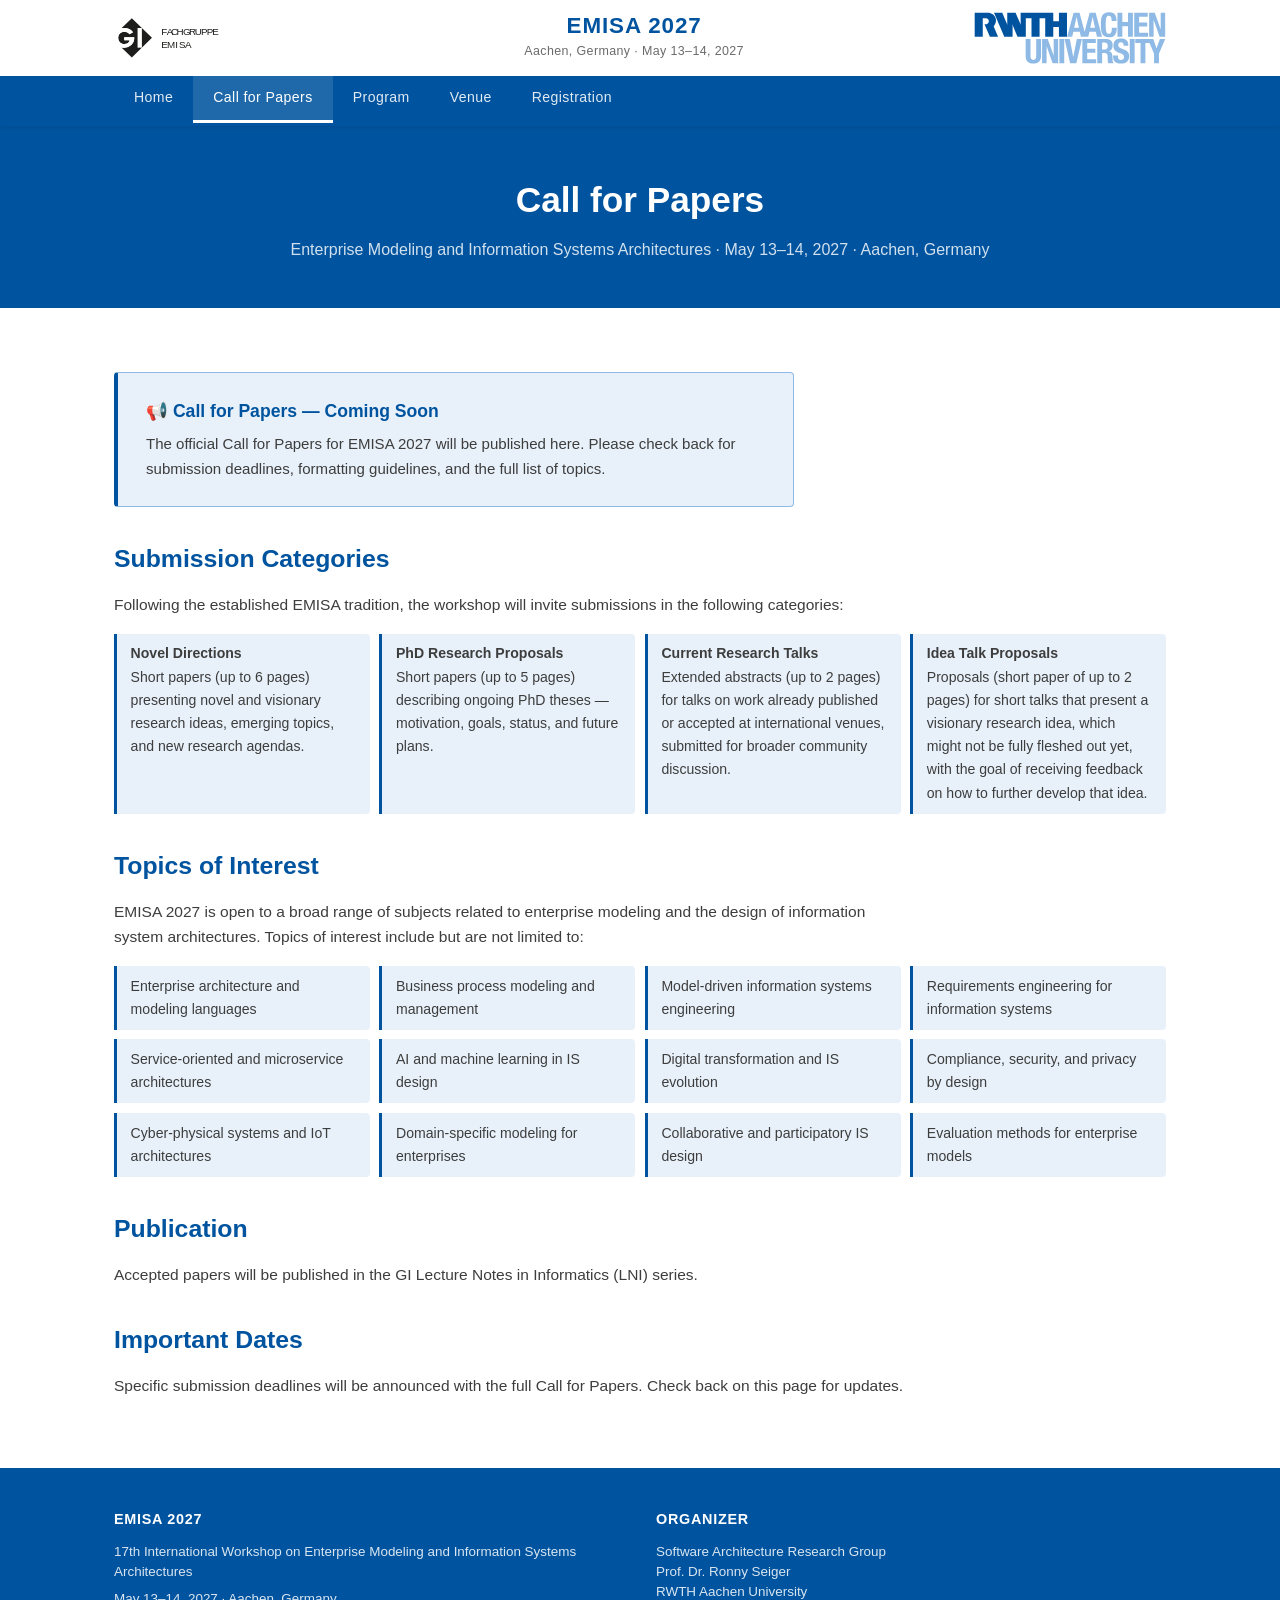
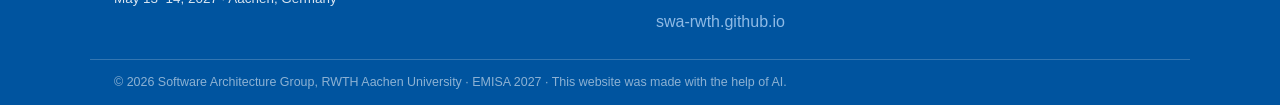
==== cfp.html @ 644d2b20 "Initial website version" ====
<!DOCTYPE html>
<html lang="en">
<head>
  <meta charset="UTF-8" />
  <meta name="viewport" content="width=device-width, initial-scale=1.0" />
  <title>Call for Papers – EMISA 2027</title>
  <link rel="stylesheet" href="style.css" />
</head>
<body>

  <!-- ── HEADER ── -->
  <header class="site-header">
    <div class="header-inner">

      <a href="https://fg-emisa.gi.de/" target="_blank" class="logo-left" title="GI EMISA Fachgruppe">
        <img
          src="logos/emisa-fachgruppe.svg"
          alt="GI EMISA Fachgruppe – Design Methods for Information Systems"
          class="logo-img logo-img--emisa"
        />
      </a>

      <div class="header-title">
        <a href="index.html" class="site-name">EMISA 2027</a>
        <span class="site-subtitle">Aachen, Germany · May 13–14, 2027</span>
      </div>

      <a href="https://www.rwth-aachen.de" target="_blank" class="logo-right" title="RWTH Aachen University">
        <img
          src="logos/rwth-aachen.svg"
          alt="RWTH Aachen University"
          class="logo-img logo-img--rwth"
        />
      </a>

    </div>
    <nav class="main-nav" aria-label="Main navigation">
      <ul>
        <li><a href="index.html">Home</a></li>
        <li><a href="cfp.html" class="active">Call for Papers</a></li>
        <li><a href="program.html">Program</a></li>
        <li><a href="venue.html">Venue</a></li>
        <li><a href="registration.html">Registration</a></li>
      </ul>
    </nav>
  </header>

  <!-- ── PAGE HERO ── -->
  <div class="page-hero">
    <h1>Call for Papers</h1>
    <p>Enterprise Modeling and Information Systems Architectures · May 13–14, 2027 · Aachen, Germany</p>
  </div>

  <!-- ── CONTENT ── -->
  <div class="page-content">

    <div class="coming-soon">
      <h3>📢 Call for Papers — Coming Soon</h3>
      <p>
        The official Call for Papers for EMISA 2027 will be published here. Please check back for
        submission deadlines, formatting guidelines, and the full list of topics.
      </p>
    </div>

    <h2>Submission Categories</h2>
    <p>
      Following the established EMISA tradition, the workshop will invite submissions in
      the following categories:
    </p>

    <div class="topics-grid" style="margin: 1rem 0 1.5rem;">
      <div class="topic-item"><strong>Novel Directions</strong><br>Short papers (up to 6 pages) presenting novel and visionary research ideas, emerging topics, and new research agendas.</div>
      <div class="topic-item"><strong>PhD Research Proposals</strong><br>Short papers (up to 5 pages) describing ongoing PhD theses — motivation, goals, status, and future plans.</div>
      <div class="topic-item"><strong>Current Research Talks</strong><br>Extended abstracts (up to 2 pages) for talks on work already published or accepted at international venues, submitted for broader community discussion.</div>
      <div class="topic-item"><strong>Idea Talk Proposals</strong><br>Proposals (short paper of up to 2 pages) for short talks that present a visionary research idea, which might not be fully fleshed out yet, with the goal of receiving feedback on how to further develop that idea.</div>
    </div>

    <h2>Topics of Interest</h2>
    <p>
      EMISA 2027 is open to a broad range of subjects related to enterprise modeling and the design
      of information system architectures. Topics of interest include but are not limited to:
    </p>

    <div class="topics-grid" style="margin: 1rem 0 1.5rem;">
      <div class="topic-item">Enterprise architecture and modeling languages</div>
      <div class="topic-item">Business process modeling and management</div>
      <div class="topic-item">Model-driven information systems engineering</div>
      <div class="topic-item">Requirements engineering for information systems</div>
      <div class="topic-item">Service-oriented and microservice architectures</div>
      <div class="topic-item">AI and machine learning in IS design</div>
      <div class="topic-item">Digital transformation and IS evolution</div>
      <div class="topic-item">Compliance, security, and privacy by design</div>
      <div class="topic-item">Cyber-physical systems and IoT architectures</div>
      <div class="topic-item">Domain-specific modeling for enterprises</div>
      <div class="topic-item">Collaborative and participatory IS design</div>
      <div class="topic-item">Evaluation methods for enterprise models</div>
    </div>

    <h2>Publication</h2>
    <p>
      Accepted papers will be published in the GI Lecture Notes in Informatics (LNI) series.
    </p>

    <h2>Important Dates</h2>
    <p>Specific submission deadlines will be announced with the full Call for Papers. Check back on this page for updates.</p>

  </div>

  <!-- ── FOOTER ── -->
  <footer class="site-footer">
    <div class="footer-inner">
      <div class="footer-col">
        <strong>EMISA 2027</strong>
        <p>17th International Workshop on Enterprise Modeling and Information Systems Architectures</p>
        <p>May 13–14, 2027 · Aachen, Germany</p>
      </div>
      <div class="footer-col">
        <strong>Organizer</strong>
        <p>Software Architecture Research Group<br>Prof. Dr. Ronny Seiger<br>RWTH Aachen University</p>
        <a href="https://swa-rwth.github.io/" target="_blank">swa-rwth.github.io</a>
      </div>
    </div>
    <div class="footer-bottom">
      <p>© 2026 Software Architecture Group, RWTH Aachen University · EMISA 2027 · This website was made with the help of AI. </p>
    </div>
  </footer>

</body>
</html>
---- style.css ----
/* ══════════════════════════════════════════════
   EMISA 2027 – Stylesheet
   RWTH Aachen Corporate Design
   Primary Blue: #00549F | Secondary: #407FB7
   Font: system stack with RWTH feel
   ══════════════════════════════════════════════ */

/* ── Reset & Base ── */
*, *::before, *::after { box-sizing: border-box; margin: 0; padding: 0; }

:root {
  --blue:       #00549F;
  --blue-75:    #407FB7;
  --blue-50:    #8EBAE5;
  --blue-10:    #E8F1FA;
  --black:      #1A1A1A;
  --gray-dark:  #3D3D3D;
  --gray-mid:   #6B6B6B;
  --gray-light: #F4F7FB;
  --border:     #D8E4F0;
  --white:      #ffffff;
  --font:       'Segoe UI', Arial, 'Helvetica Neue', Helvetica, sans-serif;
  --max-w:      1100px;
  --radius:     4px;
  --shadow:     0 2px 8px rgba(0,84,159,0.10);
}

html {
  font-size: 16px;
  scroll-behavior: smooth;
}

body {
  font-family: var(--font);
  color: var(--black);
  background: var(--white);
  line-height: 1.65;
  margin: 0;
  padding: 0;
}

a { color: var(--blue); text-decoration: none; }
a:hover { text-decoration: underline; }

img { max-width: 100%; height: auto; display: block; }

/* ── Header ── */
.site-header {
  background: var(--white);
  border-bottom: 3px solid var(--blue);
  position: sticky;
  top: 0;
  z-index: 100;
  box-shadow: 0 2px 6px rgba(0,0,0,0.08);
}

.header-inner {
  max-width: var(--max-w);
  margin: 0 auto;
  padding: 0.75rem 1.5rem;
  display: flex;
  align-items: center;
  gap: 1rem;
}

.logo-left, .logo-right {
  flex-shrink: 0;
  display: flex;
  align-items: center;
}
.logo-right { margin-left: auto; }

/* Logo <img> sizing — adjust max-height to taste once real files are in place */
.logo-img {
  display: block;
  width: auto;
  object-fit: contain;
}
.logo-img--emisa {
  height: 52px;   /* GI EMISA Fachgruppe logo */
  max-width: 180px;
}
.logo-img--rwth {
  height: 52px;   /* RWTH Aachen logo */
  max-width: 200px;
}

.header-title {
  flex: 1;
  text-align: center;
}

.site-name {
  display: block;
  font-size: 1.4rem;
  font-weight: 700;
  color: var(--blue);
  letter-spacing: 0.04em;
  text-decoration: none;
  line-height: 1.1;
}
.site-name:hover { text-decoration: none; color: var(--blue-75); }

.site-subtitle {
  display: block;
  font-size: 0.78rem;
  color: var(--gray-mid);
  letter-spacing: 0.03em;
  margin-top: 2px;
}

/* ── Nav ── */
.main-nav {
  background: var(--blue);
}

.main-nav ul {
  max-width: var(--max-w);
  margin: 0 auto;
  padding: 0 1.5rem;
  display: flex;
  list-style: none;
  gap: 0;
}

.main-nav ul li a {
  display: block;
  padding: 0.65rem 1.25rem;
  color: rgba(255,255,255,0.88);
  font-size: 0.88rem;
  font-weight: 500;
  letter-spacing: 0.03em;
  border-bottom: 3px solid transparent;
  text-decoration: none;
  transition: background 0.15s, color 0.15s;
}

.main-nav ul li a:hover,
.main-nav ul li a.active {
  background: rgba(255,255,255,0.12);
  color: var(--white);
  border-bottom-color: var(--white);
}

/* ── Hero ── */
.hero { position: relative; }

.hero-image-wrap {
  position: relative;
  height: 480px;
  overflow: hidden;
  /* background-image is set inline on the element in index.html so you can
     easily change just the filename without touching the CSS.
     background-color shows as a fallback while the image loads (or if it fails). */
  background-color: #003470;
  background-size: cover;
  background-position: center 40%;
  background-repeat: no-repeat;
}

/* Hidden <img> kept only for SEO / screen-readers; not rendered visually */
.hero-img-hidden {
  display: none;
}

.hero-overlay {
  position: absolute;
  inset: 0;
  background: linear-gradient(
    to right,
    rgba(0,30,70,0.78) 0%,
    rgba(0,50,110,0.55) 55%,
    rgba(0,30,70,0.20) 100%
  );
}

.hero-text {
  position: absolute;
  inset: 0;
  display: flex;
  align-items: stretch;
}

.hero-text-inner {
  display: flex;
  flex-direction: column;
  justify-content: center;
  width: 100%;
  max-width: var(--max-w);
  margin: 0 auto;
  padding: 2.5rem 1.5rem;
  color: var(--white);
}

.hero-eyebrow {
  font-size: 0.85rem;
  letter-spacing: 0.12em;
  text-transform: uppercase;
  color: var(--blue-50);
  margin-bottom: 0.6rem;
  font-weight: 600;
}

.hero-text h1 {
  font-size: clamp(1.5rem, 3.5vw, 2.4rem);
  font-weight: 700;
  line-height: 1.2;
  margin-bottom: 0.75rem;
  color: var(--white);
  text-shadow: 0 1px 4px rgba(0,0,0,0.4);
}

.hero-location {
  font-size: 1rem;
  color: rgba(255,255,255,0.85);
  margin-bottom: 1.5rem;
  letter-spacing: 0.02em;
}

.hero-cta-row {
  display: flex;
  gap: 0.75rem;
  flex-wrap: wrap;
}

/* ── Buttons ── */
.btn {
  display: inline-block;
  padding: 0.6rem 1.4rem;
  border-radius: var(--radius);
  font-size: 0.9rem;
  font-weight: 600;
  letter-spacing: 0.02em;
  cursor: pointer;
  text-decoration: none;
  transition: background 0.15s, border-color 0.15s, color 0.15s;
}

.btn-primary {
  background: var(--blue);
  color: var(--white);
  border: 2px solid var(--blue);
}
.btn-primary:hover {
  background: #004a8f;
  border-color: #004a8f;
  text-decoration: none;
  color: var(--white);
}

.btn-outline {
  background: transparent;
  color: var(--white);
  border: 2px solid rgba(255,255,255,0.75);
}
.btn-outline:hover {
  background: rgba(255,255,255,0.15);
  border-color: var(--white);
  text-decoration: none;
  color: var(--white);
}

.btn-blue {
  background: var(--blue);
  color: var(--white);
  border: 2px solid var(--blue);
}
.btn-blue:hover {
  background: #004a8f;
  border-color: #004a8f;
  text-decoration: none;
  color: var(--white);
}

/* ── Container ── */
.container {
  width: 100%;
  max-width: var(--max-w);
  margin: 0 auto;
  padding: 0 1.5rem;
  box-sizing: border-box;
}

/* ── Section headings shared ── */
h2 {
  font-size: 1.55rem;
  font-weight: 700;
  color: var(--blue);
  margin-bottom: 1rem;
}

h3 {
  font-size: 1.1rem;
  font-weight: 600;
  color: var(--black);
  margin-bottom: 0.5rem;
}

/* ── Welcome section ── */
.welcome-section {
  padding: 3rem 0 2rem;
  border-bottom: 1px solid var(--border);
}

.welcome-text p {
  max-width: 800px;
  color: var(--gray-dark);
  margin-bottom: 0.9rem;
  font-size: 1.01rem;
}

/* ── Cards ── */
.cards-section {
  display: grid;
  grid-template-columns: repeat(auto-fit, minmax(220px, 1fr));
  gap: 1.25rem;
  padding: 2.5rem 0;
  border-bottom: 1px solid var(--border);
}

.info-card {
  background: var(--white);
  border: 1px solid var(--border);
  border-top: 4px solid var(--blue);
  border-radius: var(--radius);
  padding: 1.4rem 1.3rem;
  box-shadow: var(--shadow);
  transition: box-shadow 0.15s, transform 0.15s;
}
.info-card:hover {
  box-shadow: 0 4px 16px rgba(0,84,159,0.16);
  transform: translateY(-2px);
}

.card-icon { font-size: 1.6rem; margin-bottom: 0.6rem; }
.info-card h3 { color: var(--blue); margin-bottom: 0.3rem; }
.info-card p { font-size: 0.93rem; color: var(--gray-dark); }
.card-sub { color: var(--gray-mid) !important; margin-top: 0.35rem; font-size: 0.85rem !important; }
.card-link {
  display: inline-block;
  margin-top: 0.75rem;
  font-size: 0.85rem;
  font-weight: 600;
  color: var(--blue);
}

/* ── Topics ── */
.topics-section {
  padding: 2.5rem 0;
  border-bottom: 1px solid var(--border);
}

.topics-intro {
  max-width: 780px;
  color: var(--gray-dark);
  margin-bottom: 1.4rem;
}

.topics-grid {
  display: grid;
  grid-template-columns: repeat(auto-fill, minmax(240px, 1fr));
  gap: 0.6rem;
}

.topic-item {
  background: var(--blue-10);
  border-left: 3px solid var(--blue);
  padding: 0.55rem 0.85rem;
  border-radius: 0 var(--radius) var(--radius) 0;
  font-size: 0.88rem;
  color: var(--gray-dark);
}

/* ── About ── */
.about-section {
  padding: 2.5rem 0 3rem;
  display: grid;
  grid-template-columns: 1fr 280px;
  gap: 3rem;
}

.about-text p {
  color: var(--gray-dark);
  margin-bottom: 0.9rem;
  font-size: 0.97rem;
}

.about-links h3 { color: var(--blue); }
.about-links ul {
  list-style: none;
  margin-top: 0.75rem;
}
.about-links li {
  padding: 0.4rem 0;
  border-bottom: 1px solid var(--border);
  font-size: 0.9rem;
}
.about-links li:last-child { border-bottom: none; }

/* ── Page hero (sub-pages) ── */
.page-hero {
  background: var(--blue);
  color: var(--white);
  padding: 2.8rem 1.5rem;
  text-align: center;
}
.page-hero h1 {
  font-size: clamp(1.5rem, 3vw, 2.2rem);
  font-weight: 700;
  color: var(--white);
  margin-bottom: 0.5rem;
}
.page-hero p {
  color: rgba(255,255,255,0.82);
  font-size: 1rem;
}

/* ── Content page layout ── */
.page-content {
  max-width: var(--max-w);
  margin: 0 auto;
  padding: 2.5rem 1.5rem 3.5rem;
}

.page-content h2 {
  margin-top: 2rem;
  margin-bottom: 0.75rem;
}
.page-content h2:first-child { margin-top: 0; }

.page-content p {
  color: var(--gray-dark);
  margin-bottom: 0.9rem;
  font-size: 0.97rem;
  max-width: 800px;
}

/* ── Coming soon box ── */
.coming-soon {
  background: var(--blue-10);
  border: 1px solid var(--blue-50);
  border-left: 4px solid var(--blue);
  border-radius: var(--radius);
  padding: 1.5rem 1.75rem;
  margin: 1.5rem 0;
  max-width: 680px;
}
.coming-soon h3 { color: var(--blue); margin-bottom: 0.4rem; }
.coming-soon p { color: var(--gray-dark); font-size: 0.94rem; margin-bottom: 0.5rem; }
.coming-soon p:last-child { margin-bottom: 0; }

/* ── Program table ── */
.program-day {
  margin-bottom: 2.5rem;
}
.program-day h3 {
  background: var(--blue);
  color: var(--white);
  padding: 0.6rem 1rem;
  border-radius: var(--radius) var(--radius) 0 0;
  font-size: 1rem;
}
.program-table {
  width: 100%;
  border-collapse: collapse;
  font-size: 0.9rem;
}
.program-table tr {
  border-bottom: 1px solid var(--border);
}
.program-table tr:last-child { border-bottom: none; }
.program-table td {
  padding: 0.6rem 1rem;
  vertical-align: top;
  color: var(--gray-dark);
}
.program-table td:first-child {
  width: 110px;
  color: var(--blue);
  font-weight: 600;
  white-space: nowrap;
}
.program-table tr.tbd td { color: var(--gray-mid); font-style: italic; }
.program-table tr:nth-child(even) { background: var(--blue-10); }

/* ── Venue ── */
.venue-grid {
  display: grid;
  grid-template-columns: 1fr 1fr;
  gap: 2rem;
  align-items: start;
  margin: 1.5rem 0;
}
.venue-image-wrap {
  border-radius: var(--radius);
  overflow: hidden;
  box-shadow: var(--shadow);
}
.venue-image-wrap img {
  width: 100%;
  height: 280px;
  object-fit: cover;
}
.venue-details { font-size: 0.93rem; }
.venue-details p { margin-bottom: 0.65rem; color: var(--gray-dark); }
.venue-details strong { color: var(--black); }
.map-link {
  display: inline-block;
  margin-top: 0.75rem;
  padding: 0.5rem 1.1rem;
  background: var(--blue);
  color: var(--white);
  border-radius: var(--radius);
  font-size: 0.88rem;
  font-weight: 600;
  text-decoration: none;
}
.map-link:hover { background: #004a8f; text-decoration: none; color: var(--white); }

/* ── Footer ── */
.site-footer {
  background: var(--blue);
  color: rgba(255,255,255,0.85);
  margin-top: 0;
}

.footer-inner {
  max-width: var(--max-w);
  margin: 0 auto;
  padding: 2.5rem 1.5rem 1.5rem;
  display: grid;
  grid-template-columns: repeat(auto-fit, minmax(220px, 1fr));
  gap: 2rem;
}

.footer-col strong {
  display: block;
  color: var(--white);
  font-size: 0.9rem;
  letter-spacing: 0.05em;
  text-transform: uppercase;
  margin-bottom: 0.6rem;
}
.footer-col p {
  font-size: 0.84rem;
  line-height: 1.5;
  margin-bottom: 0.4rem;
}
.footer-col a { color: var(--blue-50); }
.footer-col a:hover { color: var(--white); }

.footer-bottom {
  border-top: 1px solid rgba(255,255,255,0.2);
  max-width: var(--max-w);
  margin: 0 auto;
  padding: 0.75rem 1.5rem;
  font-size: 0.78rem;
  color: rgba(255,255,255,0.55);
  display: flex;
  flex-direction: column;
  gap: 0.2rem;
}
.footer-bottom a { color: rgba(255,255,255,0.6); }
.footer-bottom a:hover { color: var(--white); }

/* ── Responsive ── */
@media (max-width: 768px) {
  .header-inner {
    flex-wrap: wrap;
    gap: 0.5rem;
  }
  .logo-right { margin-left: 0; }
  .header-title { order: 3; flex: 100%; text-align: center; }

  .hero-image-wrap { height: 360px; }
  .hero-text { padding: 1.5rem; }

  .about-section { grid-template-columns: 1fr; gap: 1.5rem; }
  .venue-grid { grid-template-columns: 1fr; }

  .main-nav ul { flex-wrap: wrap; }
  .main-nav ul li a { padding: 0.5rem 0.85rem; font-size: 0.82rem; }
}
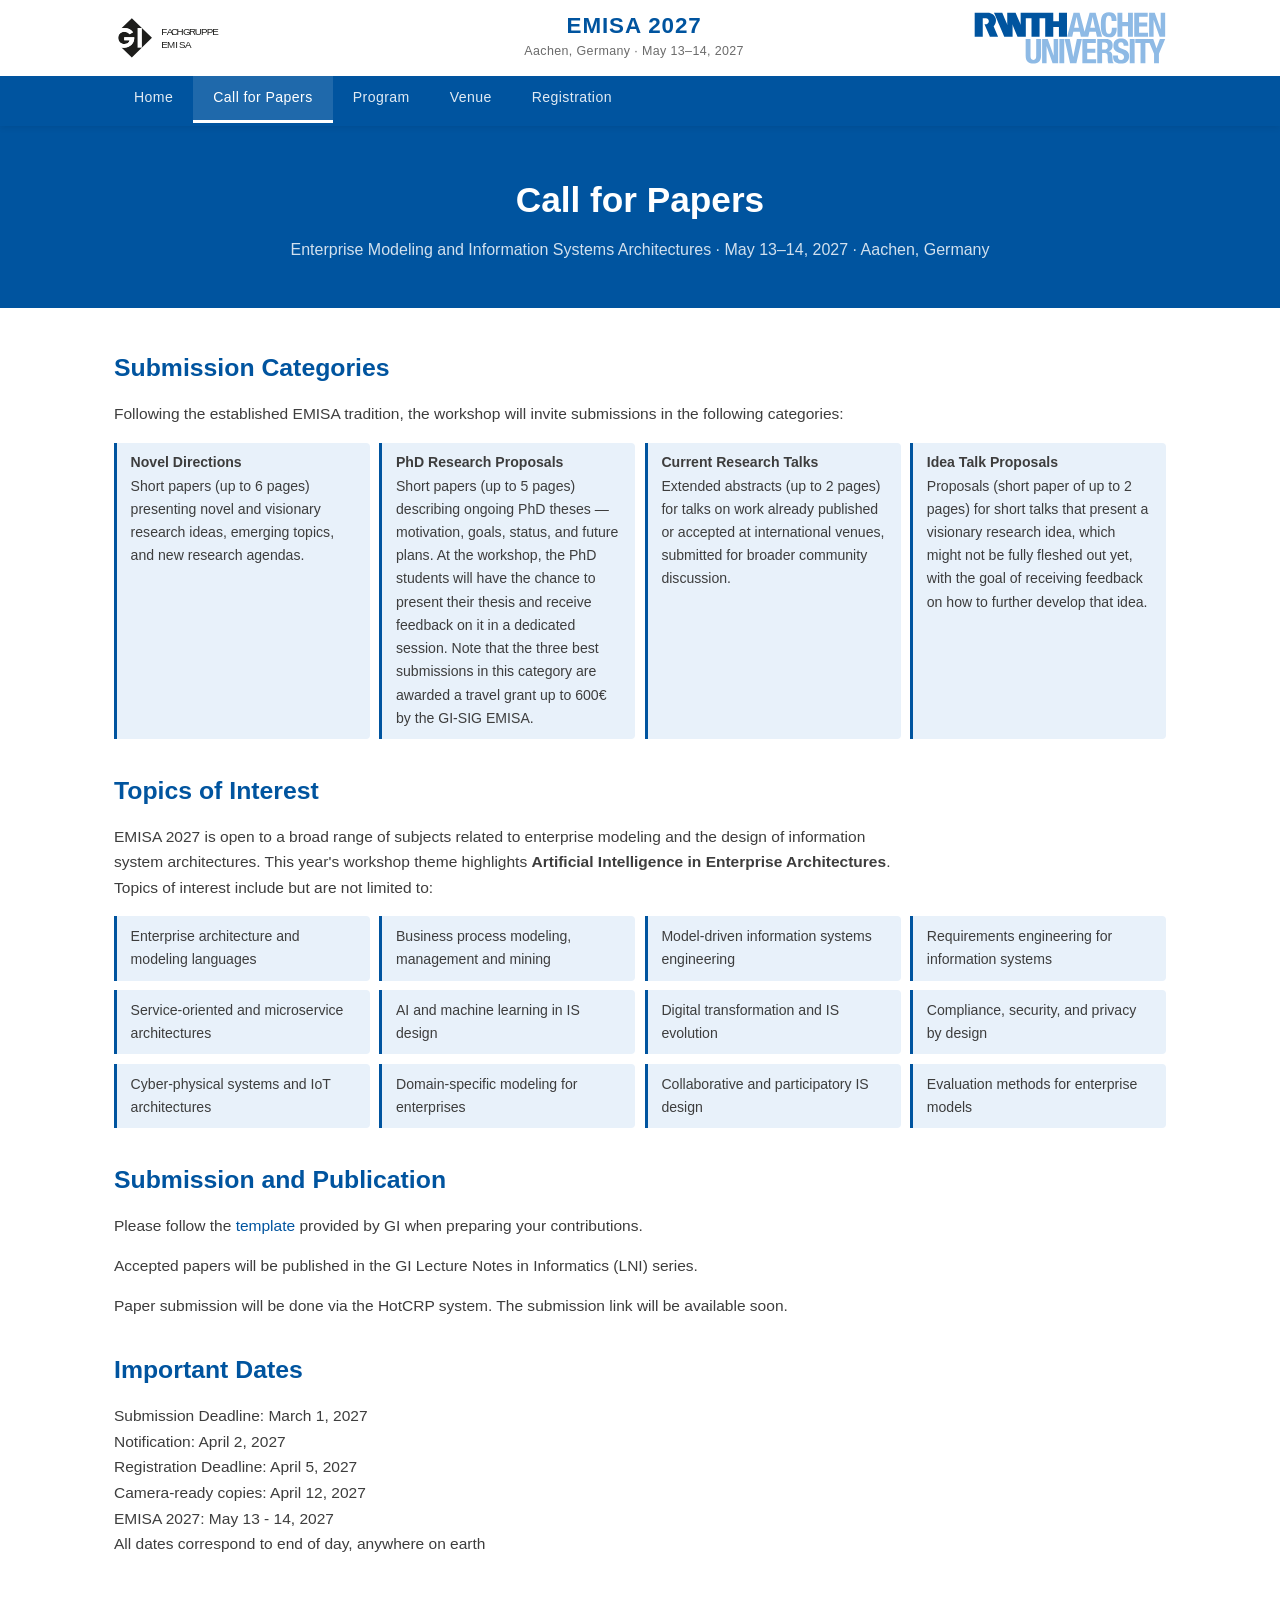
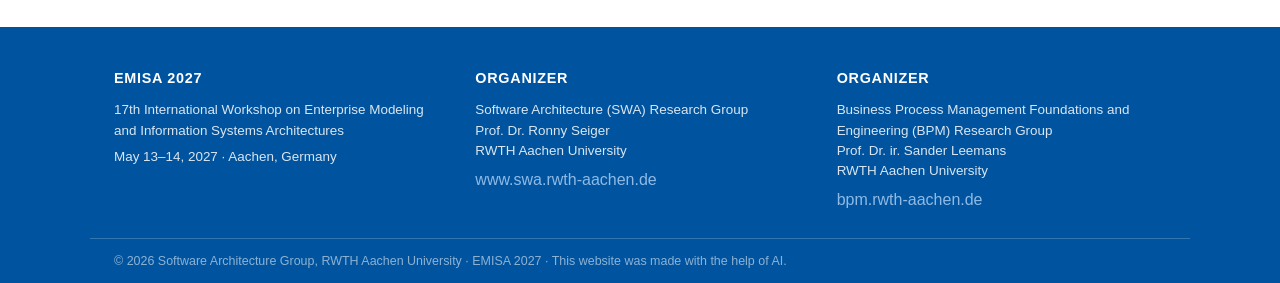
==== commit a32b5d88: "Some updates" ====
--- a/cfp.html
+++ b/cfp.html
@@ -54,14 +54,6 @@
   <!-- ── CONTENT ── -->
   <div class="page-content">
 
-    <div class="coming-soon">
-      <h3>📢 Call for Papers — Coming Soon</h3>
-      <p>
-        The official Call for Papers for EMISA 2027 will be published here. Please check back for
-        submission deadlines, formatting guidelines, and the full list of topics.
-      </p>
-    </div>
-
     <h2>Submission Categories</h2>
     <p>
       Following the established EMISA tradition, the workshop will invite submissions in
@@ -70,7 +62,7 @@
 
     <div class="topics-grid" style="margin: 1rem 0 1.5rem;">
       <div class="topic-item"><strong>Novel Directions</strong><br>Short papers (up to 6 pages) presenting novel and visionary research ideas, emerging topics, and new research agendas.</div>
-      <div class="topic-item"><strong>PhD Research Proposals</strong><br>Short papers (up to 5 pages) describing ongoing PhD theses — motivation, goals, status, and future plans.</div>
+      <div class="topic-item"><strong>PhD Research Proposals</strong><br>Short papers (up to 5 pages) describing ongoing PhD theses — motivation, goals, status, and future plans. At the workshop, the PhD students will have the chance to present their thesis and receive feedback on it in a dedicated session. Note that the three best submissions in this category are awarded a travel grant up to 600€ by the GI-SIG EMISA.</div>
       <div class="topic-item"><strong>Current Research Talks</strong><br>Extended abstracts (up to 2 pages) for talks on work already published or accepted at international venues, submitted for broader community discussion.</div>
       <div class="topic-item"><strong>Idea Talk Proposals</strong><br>Proposals (short paper of up to 2 pages) for short talks that present a visionary research idea, which might not be fully fleshed out yet, with the goal of receiving feedback on how to further develop that idea.</div>
     </div>
@@ -78,12 +70,13 @@
     <h2>Topics of Interest</h2>
     <p>
       EMISA 2027 is open to a broad range of subjects related to enterprise modeling and the design
-      of information system architectures. Topics of interest include but are not limited to:
+      of information system architectures. This year's workshop theme highlights <strong>Artificial Intelligence in Enterprise Architectures</strong>.
+      <br>Topics of interest include but are not limited to:
     </p>
 
     <div class="topics-grid" style="margin: 1rem 0 1.5rem;">
       <div class="topic-item">Enterprise architecture and modeling languages</div>
-      <div class="topic-item">Business process modeling and management</div>
+      <div class="topic-item">Business process modeling, management and mining</div>
       <div class="topic-item">Model-driven information systems engineering</div>
       <div class="topic-item">Requirements engineering for information systems</div>
       <div class="topic-item">Service-oriented and microservice architectures</div>
@@ -96,14 +89,24 @@
       <div class="topic-item">Evaluation methods for enterprise models</div>
     </div>
 
-    <h2>Publication</h2>
+    <h2>Submission and Publication</h2>
+    <p>Please follow the <a href="https://www.ctan.org/pkg/lni" target="_blank">template</a> provided by GI when preparing your contributions.</p>
     <p>
       Accepted papers will be published in the GI Lecture Notes in Informatics (LNI) series.
     </p>
+    <p>
+      Paper submission will be done via the HotCRP system. The submission link will be available soon.
+    </p>
 
     <h2>Important Dates</h2>
-    <p>Specific submission deadlines will be announced with the full Call for Papers. Check back on this page for updates.</p>
-
+    <p>
+      Submission Deadline: March 1, 2027 <br>
+      Notification: April 2, 2027 <br>
+      Registration Deadline: April 5, 2027 <br>
+      Camera-ready copies: April 12, 2027 <br>
+      EMISA 2027: May 13 - 14, 2027 <br>
+      All dates correspond to end of day, anywhere on earth
+    </p>
   </div>
 
   <!-- ── FOOTER ── -->
@@ -116,12 +119,21 @@
       </div>
       <div class="footer-col">
         <strong>Organizer</strong>
-        <p>Software Architecture Research Group<br>Prof. Dr. Ronny Seiger<br>RWTH Aachen University</p>
-        <a href="https://swa-rwth.github.io/" target="_blank">swa-rwth.github.io</a>
+        <p>Software Architecture (SWA) Research Group<br>
+        Prof.&nbsp;Dr.&nbsp;Ronny Seiger<br>
+        RWTH Aachen University</p>
+        <a href="https://www.swa.rwth-aachen.de/" target="_blank">www.swa.rwth-aachen.de</a>
+      </div>
+      <div class="footer-col">
+        <strong>Organizer</strong>
+        <p>Business Process Management Foundations and Engineering (BPM) Research Group<br>
+        Prof.&nbsp;Dr. ir. Sander Leemans<br>
+        RWTH Aachen University</p>
+        <a href="https://bpm.rwth-aachen.de/" target="_blank">bpm.rwth-aachen.de</a>
       </div>
     </div>
     <div class="footer-bottom">
-      <p>© 2026 Software Architecture Group, RWTH Aachen University · EMISA 2027 · This website was made with the help of AI. </p>
+      <p>© 2026 Software Architecture Group, RWTH Aachen University · EMISA 2027 · This website was made with the help of AI.</p>
     </div>
   </footer>
 
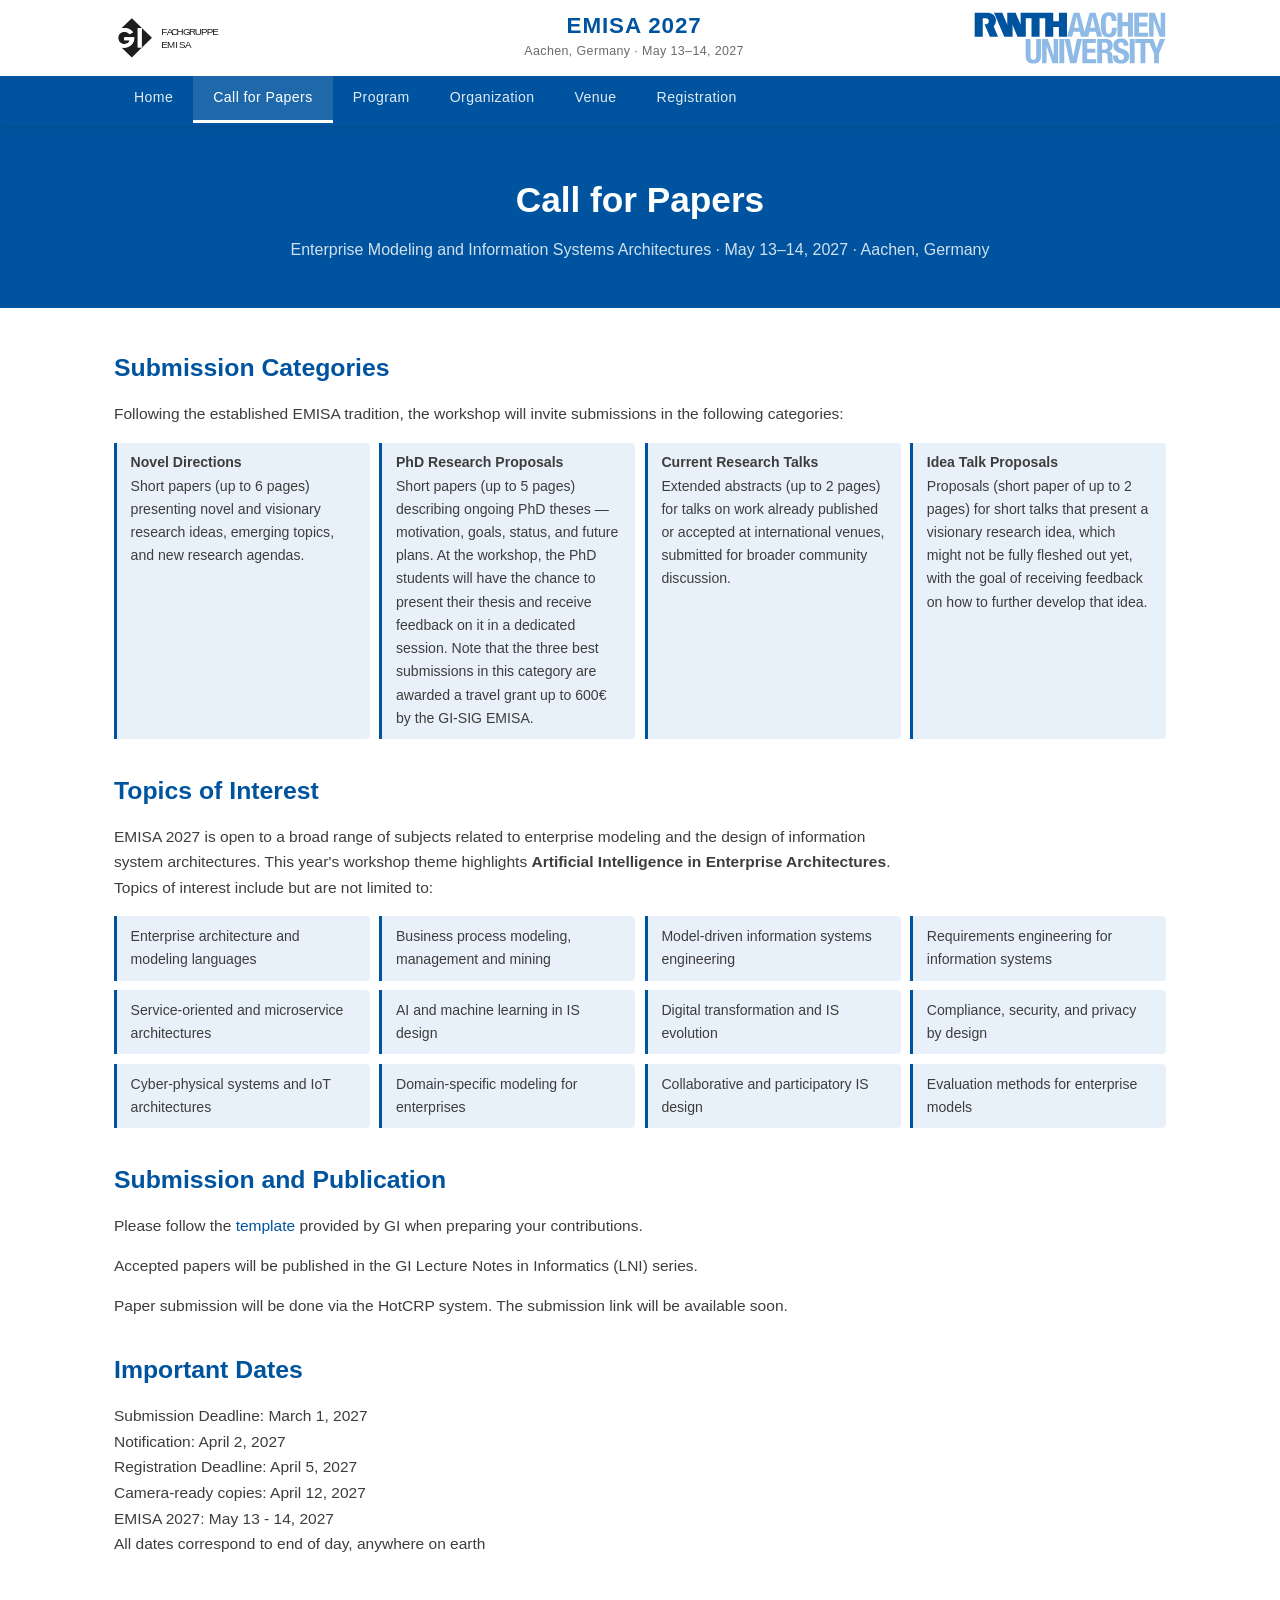
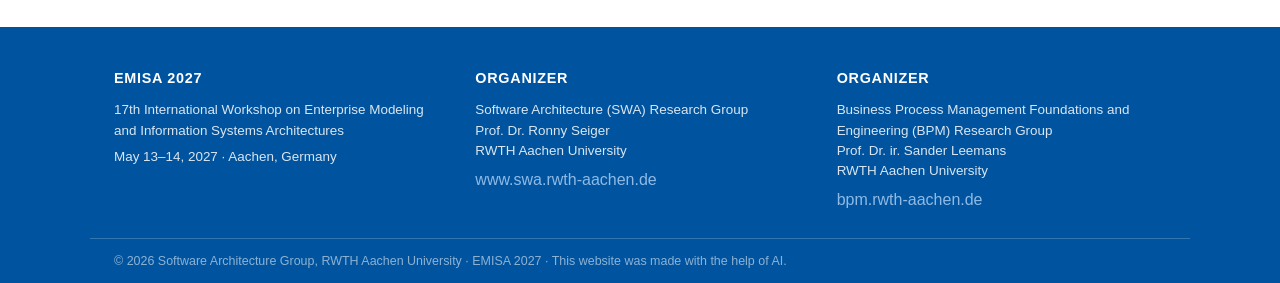
==== commit 6df74eab: "Some more updates" ====
--- a/cfp.html
+++ b/cfp.html
@@ -39,6 +39,7 @@
         <li><a href="index.html">Home</a></li>
         <li><a href="cfp.html" class="active">Call for Papers</a></li>
         <li><a href="program.html">Program</a></li>
+        <li><a href="organization.html">Organization</a></li>
         <li><a href="venue.html">Venue</a></li>
         <li><a href="registration.html">Registration</a></li>
       </ul>
--- a/style.css
+++ b/style.css
@@ -580,4 +580,18 @@
 
   .main-nav ul { flex-wrap: wrap; }
   .main-nav ul li a { padding: 0.5rem 0.85rem; font-size: 0.82rem; }
-}+}
+
+/* ── Hotel & people lists ── */
+.hotel-list, .people-list {
+  list-style: none;
+  margin-top: 1rem;
+}
+.hotel-list li, .people-list li {
+  padding: 0.45rem 0;
+  border-bottom: 1px solid var(--border);
+  font-size: 0.93rem;
+  color: var(--gray-dark);
+}
+.hotel-list li:last-child, .people-list li:last-child { border-bottom: none; }
+.hotel-list strong, .people-list strong { color: var(--black); }
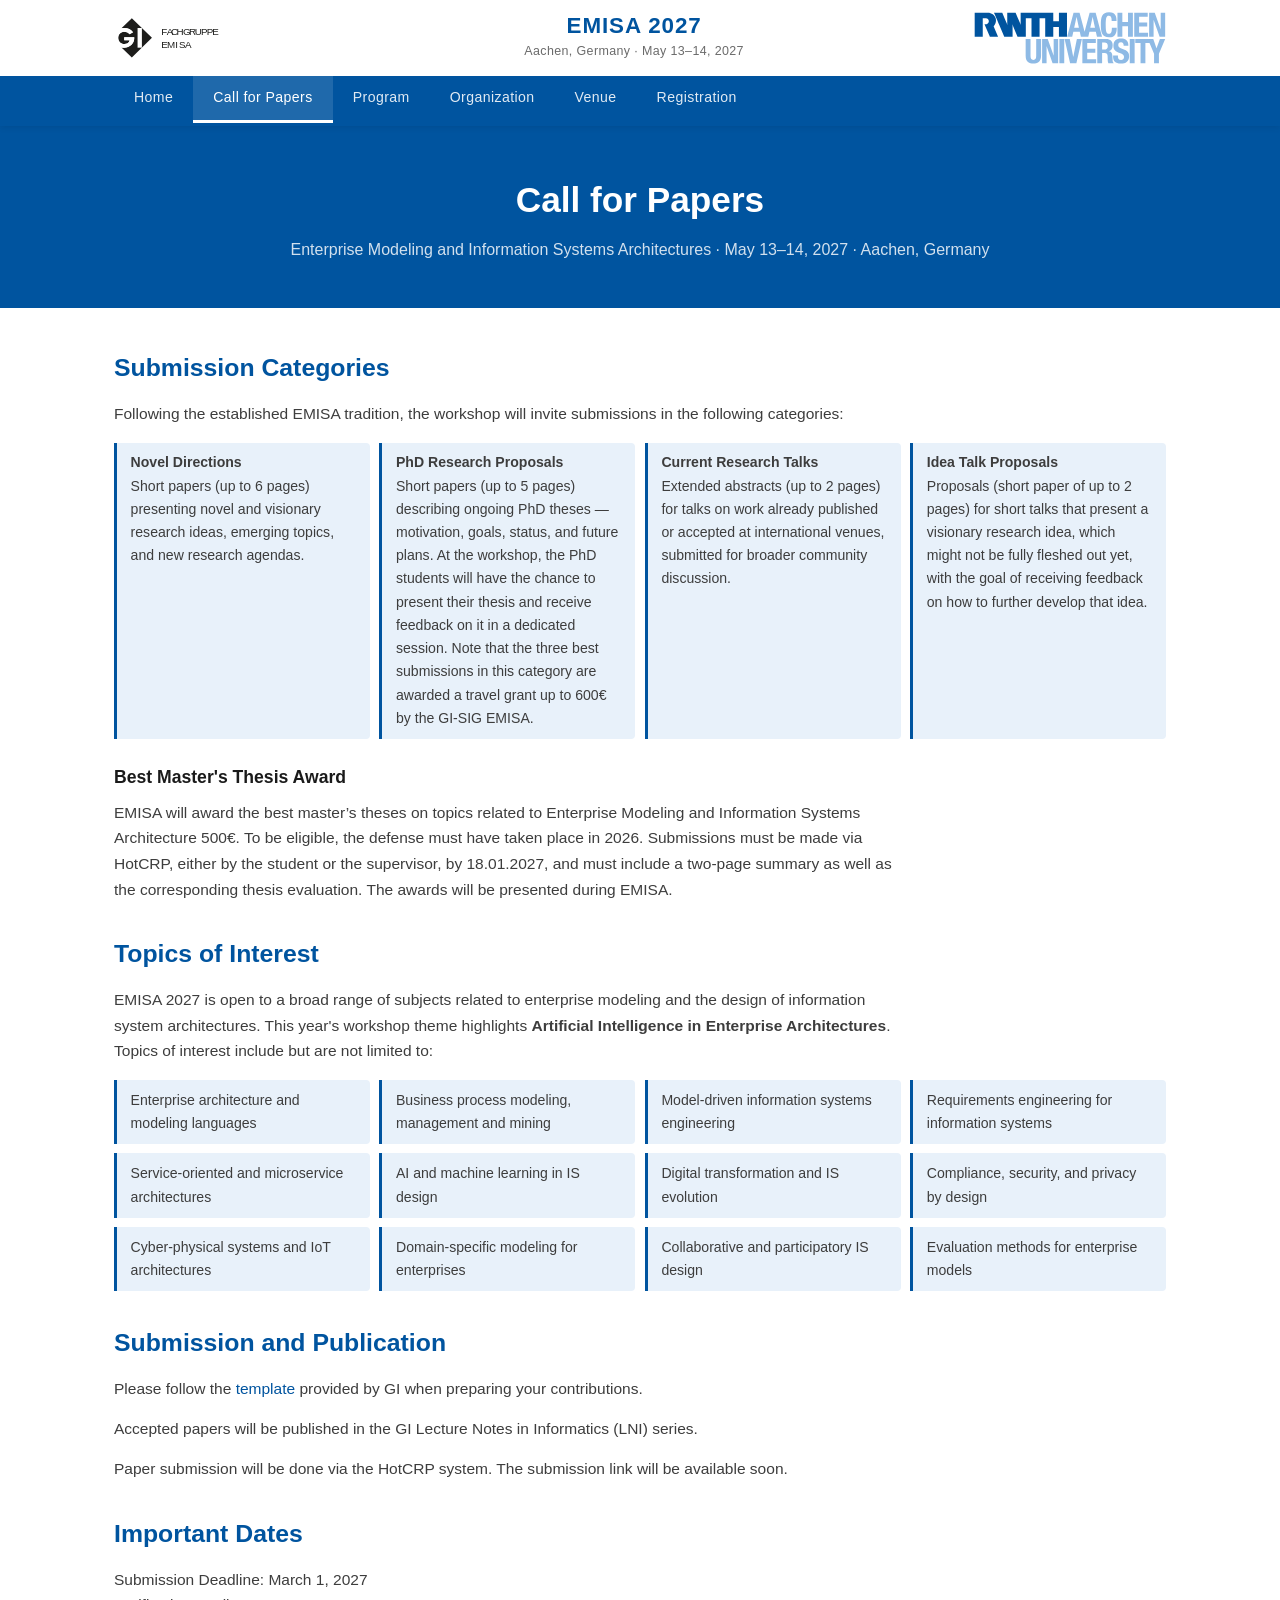
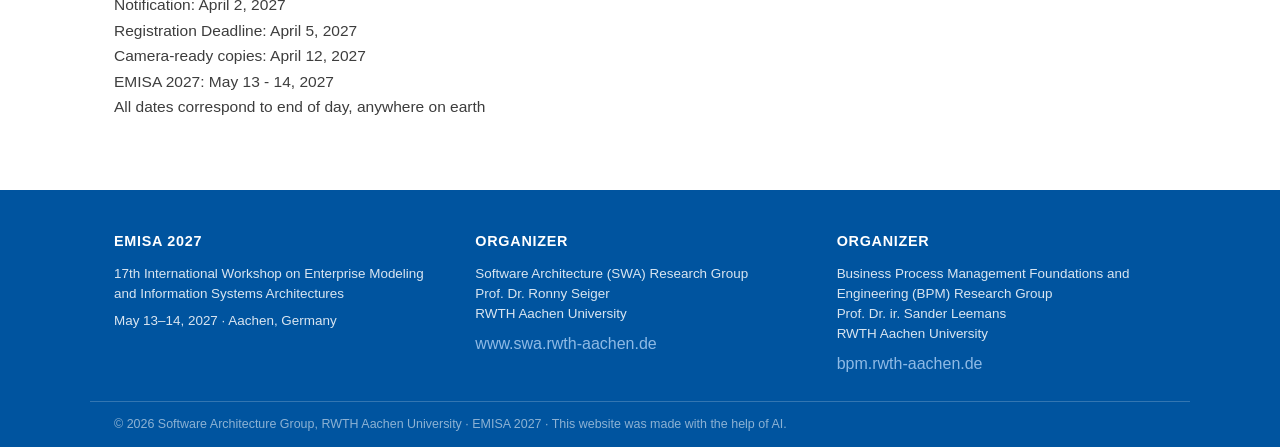
==== commit 2bd0183e: "Thesis award" ====
--- a/cfp.html
+++ b/cfp.html
@@ -67,6 +67,11 @@
       <div class="topic-item"><strong>Current Research Talks</strong><br>Extended abstracts (up to 2 pages) for talks on work already published or accepted at international venues, submitted for broader community discussion.</div>
       <div class="topic-item"><strong>Idea Talk Proposals</strong><br>Proposals (short paper of up to 2 pages) for short talks that present a visionary research idea, which might not be fully fleshed out yet, with the goal of receiving feedback on how to further develop that idea.</div>
     </div>
+
+    <h3>Best Master's Thesis Award</h3>
+    <p>
+      EMISA will award the best master’s theses on topics related to Enterprise Modeling and Information Systems Architecture 500€. To be eligible, the defense must have taken place in 2026. Submissions must be made via HotCRP, either by the student or the supervisor, by 18.01.2027, and must include a two-page summary as well as the corresponding thesis evaluation. The awards will be presented during EMISA.
+    </p>
 
     <h2>Topics of Interest</h2>
     <p>
